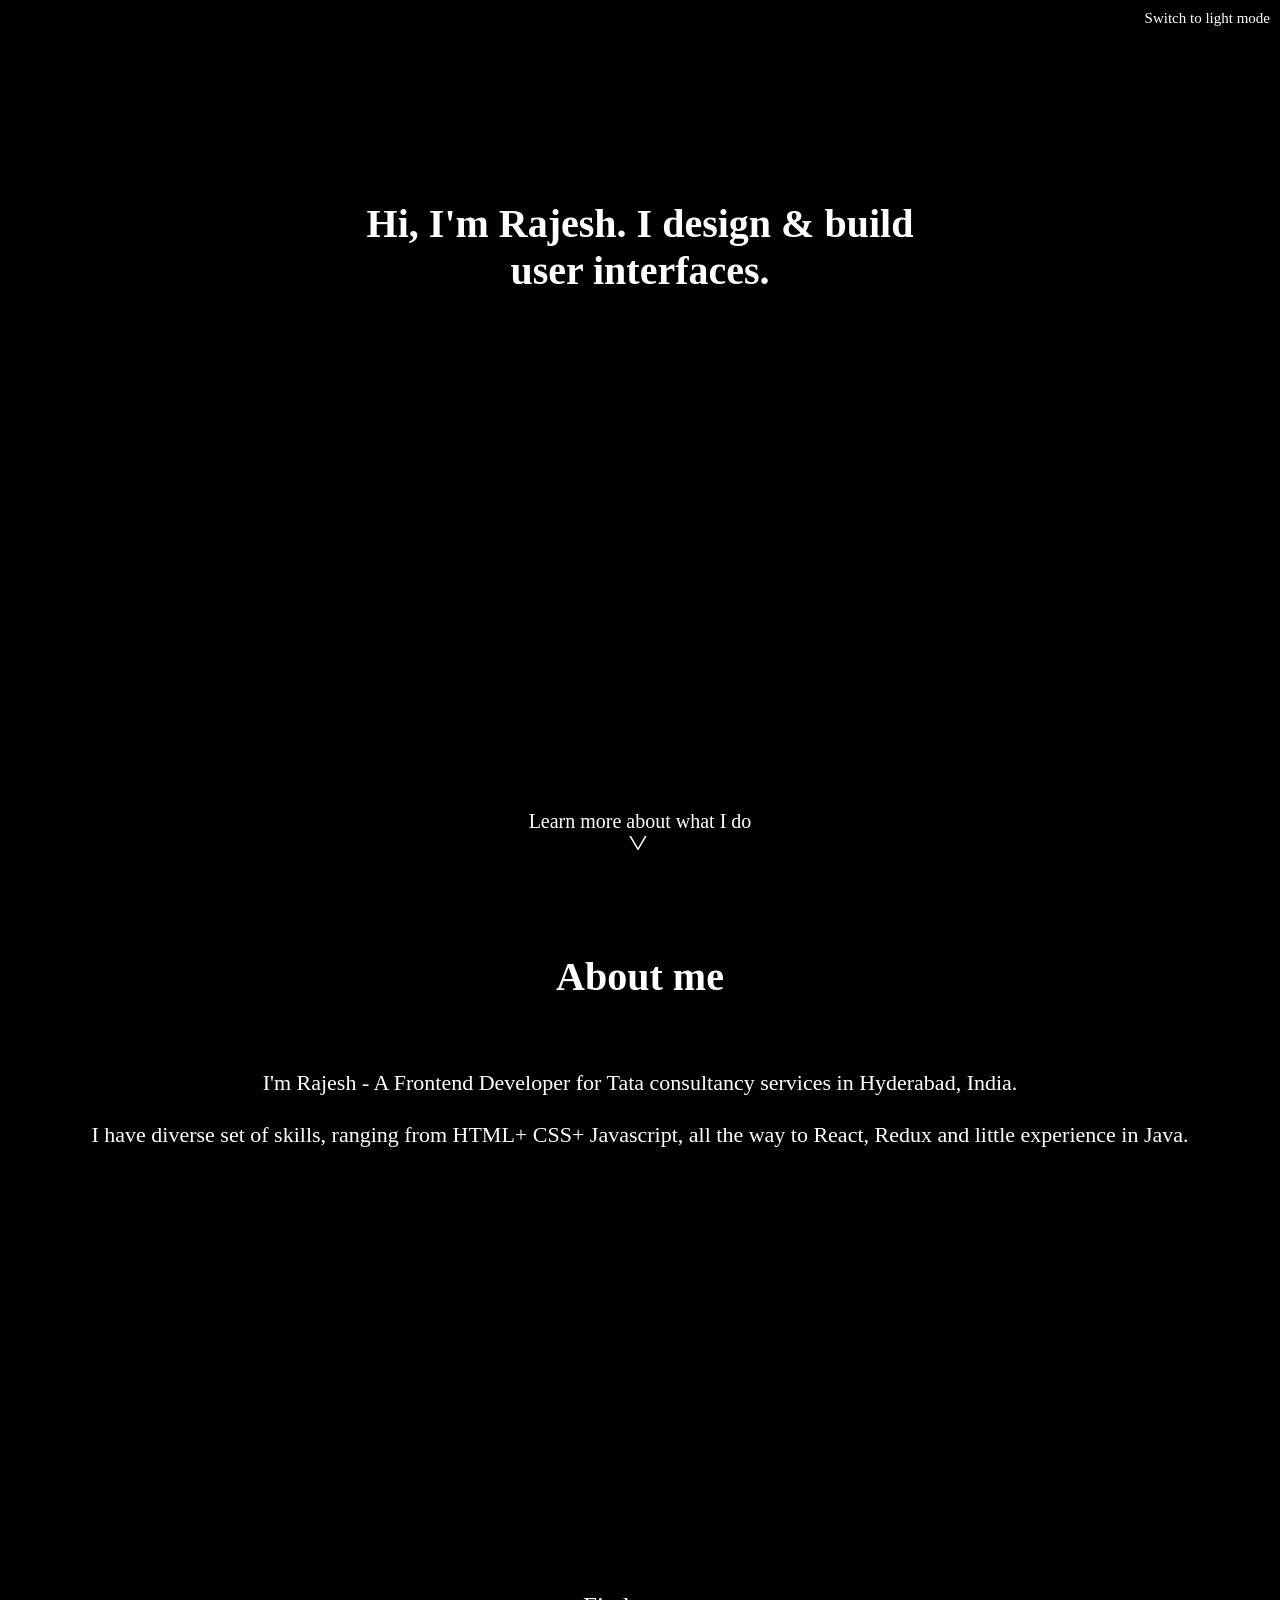
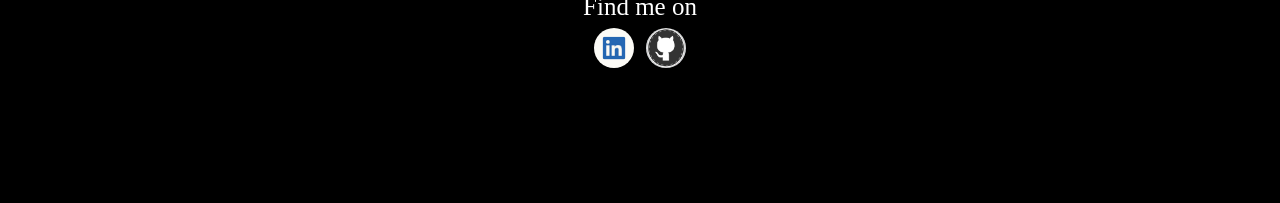
==== index.html @ 416b57a2 "folder strcture and dark mode added" ====
<html lang="en">
	<head>
		<meta charset="utf-8">
		<meta name="viewport" content="width=device-width, initial-scale=1.0">
		<title>Rajesh Moka</title>
		<link rel="stylesheet" type="text/css" href="./styles/styles.css">
	</head>
	<body>
		<div><span class="switch-dark" id="darkMode">Switch to light mode</span></div>
		<section class="main-content" >
			<section id="home">
				<div class="content">
					<div class="dev-name">Hi, I'm Rajesh. I design & build user interfaces.</div>
					
				</div>
			</section>
			<section class="about-link">
				<div> Learn more about what I do </div>
				<div class="arrow"> <a href="#about" class="down-arrow">></a></div>
			</section>
			<section id="about">
				<div class="about-info">
					<div>
						<div class="dev-name">About me</div>
					</div>
					<div class="about-content">
						<p>I'm Rajesh - A Frontend Developer for Tata consultancy services in Hyderabad, India. <br/> <br /></p>
						<p>I have diverse set of skills, ranging from HTML+ CSS+ Javascript, all the way to React, Redux and little experience in Java. </p>
					</div>
				</div>
				
				<div class="contact-me">
					<div class="find-text">
						Find me on <br /> 
					</div>
					<div class="logo-container">
						<a href="https://www.linkedin.com/in/rajesh-moka/" class="logo" target="_blank"><img class="linkedin logo"/></a>
						<a href="https://www.github.com/rajeshmoka22" class="logo" target="_blank"><img class="github logo"/></a>
					</div>
				</div>
			</section>
		</section>
		
		<script type="text/javascript" src="./scripts/index.js"></script>
	</body>
</html>
---- styles/styles.css ----
:root{
	--bg-color: black;
	--font-color: white;
}
*{
	margin: 0px;
	padding: 0px;
	box-sizing: border-box;
	font-family:"europa", Segoe UI, san-serif;
	scroll-behavior: smooth;
}

body{
	/* background-image: repeating-linear-gradient(120deg, #8198c1 0%, #f68084 100%); */
	/* background-size: cover;  */
	background-color:var(--bg-color);
	color:var(--font-color);

}
::selection {
  color: var(--font-color);
  background: var(--bg-color);
}
::-moz-selection { /* Code for Firefox */
	color: var(--font-color);
	background: var(--bg-color);
}

.arrow{
	transform: scaleX(1.8) scaleY(1.5) rotate(90deg);
	height:20px;
}
.github{
	content:url("../images/github.png");
	
}
.linkedin{
	content:url("../images/linkedin.jpg");
}

.logo{
	height: 30px;
    width: 30px;
    border-radius: 50%;
    margin:0px 2px;
}

.logo:hover{
	opacity:0.5;
}

.about-info{
	height:80%;
}

.contact-me{
	height:20%;
	position:relative;
}

.switch-dark{
	float:right;
	font-size:15px;
	color:var(--font-color);
	padding:10px;
}

@media screen and (min-width:769px){
	.main-content{
		margin:auto;
		height:100%;
		width:100%;
	}

	.dev-name{
		font-size:40px;
		font-weight:700;
	}

	.content{
		width:600px;
		margin:auto;
		padding-top:100px;
	}

	#home, #about{
		height:100%;
		width:100%;
		color:var(--font-color);
		padding-top: 100px;
		text-align: center;
	}
	#home{
		height: 90%;
	}

	.about-link{
		color:var(--font-color);
		text-align:center;
		font-size: 20px;
	}

	.down-arrow{
		color:var(--font-color);
		text-decoration:none;
	}
	.find-text{
		font-size:25px;
		margin-bottom:7px;
	}
	.about-content{
		font-size:22px;
		padding:35px;
		margin: 35px;
	    max-width: -webkit-fill-available;
	    text-align: center;
	}
	.logo{
		height:40px;
		width:40px;

	}
}

@media screen and (min-width:426px) and (max-width:768px){
	.dev-name{
		font-size:25px;
		font-weight:700;
		margin:10px;
		margin-bottom:0px;
	}

	.about-link{
		color:var(--font-color);
		text-align:center;
		font-size: 15px;
	}

	.down-arrow{
		color:var(--font-color);
		text-decoration:none;
	}
	.main-content{
		margin:auto;
		height:100%;
		width:100%;
	}

	.content{
		width:100%;
		margin:auto;
		padding-top:100px;
	}

	#home, #about{
		height:100%;
		width:100%;
		color:var(--font-color);
		padding-top: 100px;
		text-align: center;
	}
	#home{
		height: 90%;
	}
	.find-text{
		font-size:20px;
		margin-bottom:10px;
	}
	.about-content{
		font-size:18px;
		padding:30px;
	    margin: 20px;
	    max-width: -webkit-fill-available;
	    text-align: center;
	}
}


@media screen and (max-width: 425px){
	.main-content{
		margin:0px;
		height:100%;
		width:100%;
		max-width:425px;
	}

	#home, #about{
		height:100%;
		width:320px;
		color:var(--font-color);
		padding-top: 200px;
		text-align: center;
		margin: auto;
	}

	#home{
		height: 90%;
	}
	#about{
		padding-top: 100px;
	}

	.dev-name{
		font-size:25px;
		font-weight:700;
	}
	.about-link{
		color: var(--font-color);
		text-align: center;
		font-size: 15px;
	}

	.down-arrow{
		color: var(--font-color);
		text-decoration: none;
	}
	.find-text{
		font-size:15px;
		margin-bottom:7px;
	}
	.about-content{
		font-size:16px;
		padding:20px;
		margin: 20px;
	    max-width: -webkit-fill-available;
	    text-align: center;
	}
}
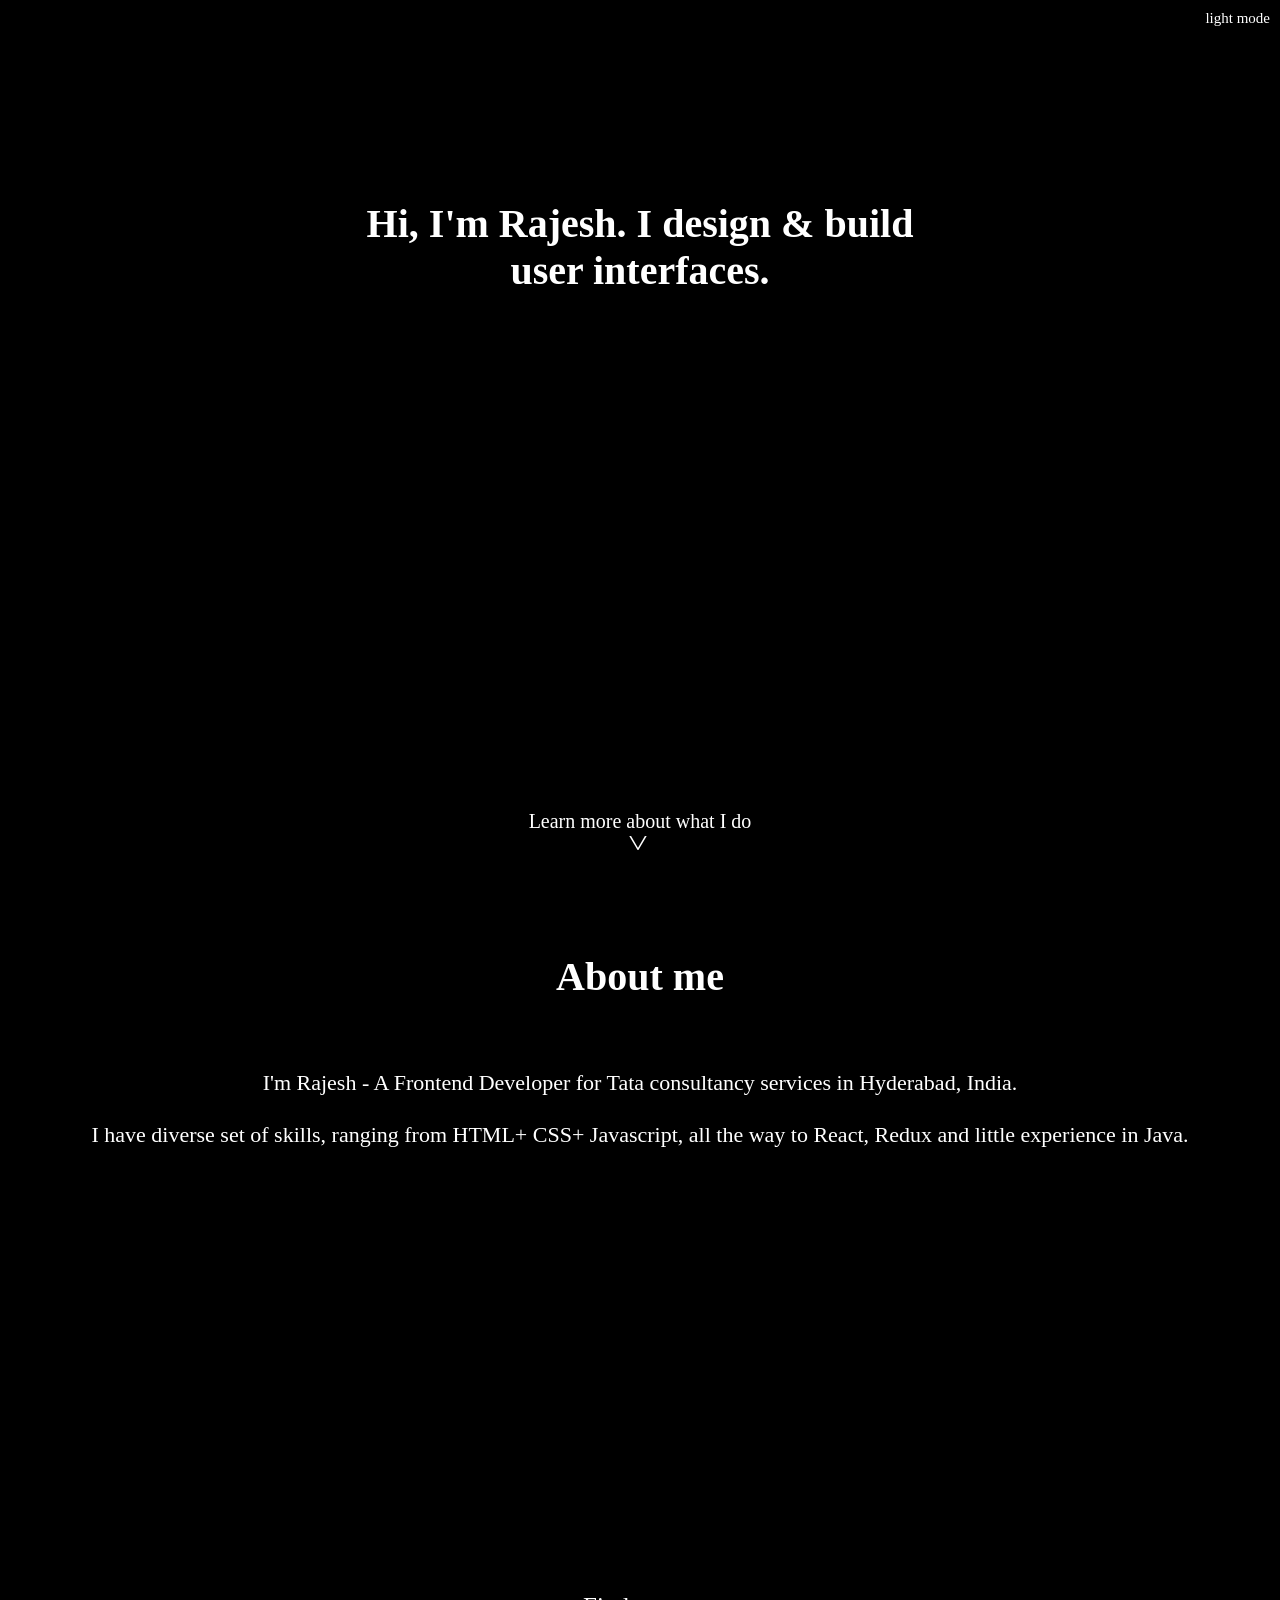
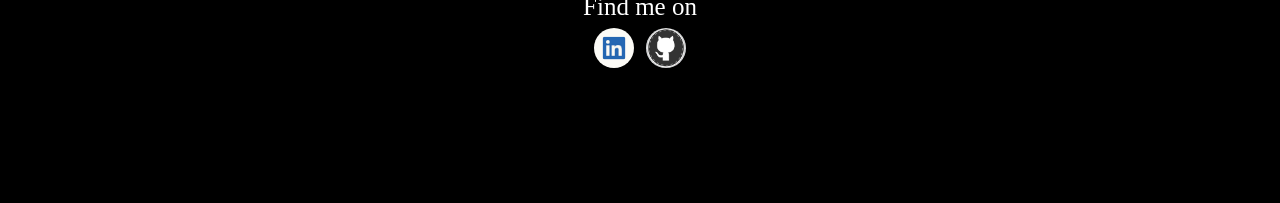
==== commit f4e8404a: "dark mode changes" ====
--- a/index.html
+++ b/index.html
@@ -7,7 +7,7 @@
 		<link rel="stylesheet" type="text/css" href="./styles/styles.css">
 	</head>
 	<body>
-		<div><span class="switch-dark" id="darkMode">Switch to light mode</span></div>
+		<div><span class="switch-dark" id="darkMode">light mode</span></div>
 		<section class="main-content" >
 			<section id="home">
 				<div class="content">
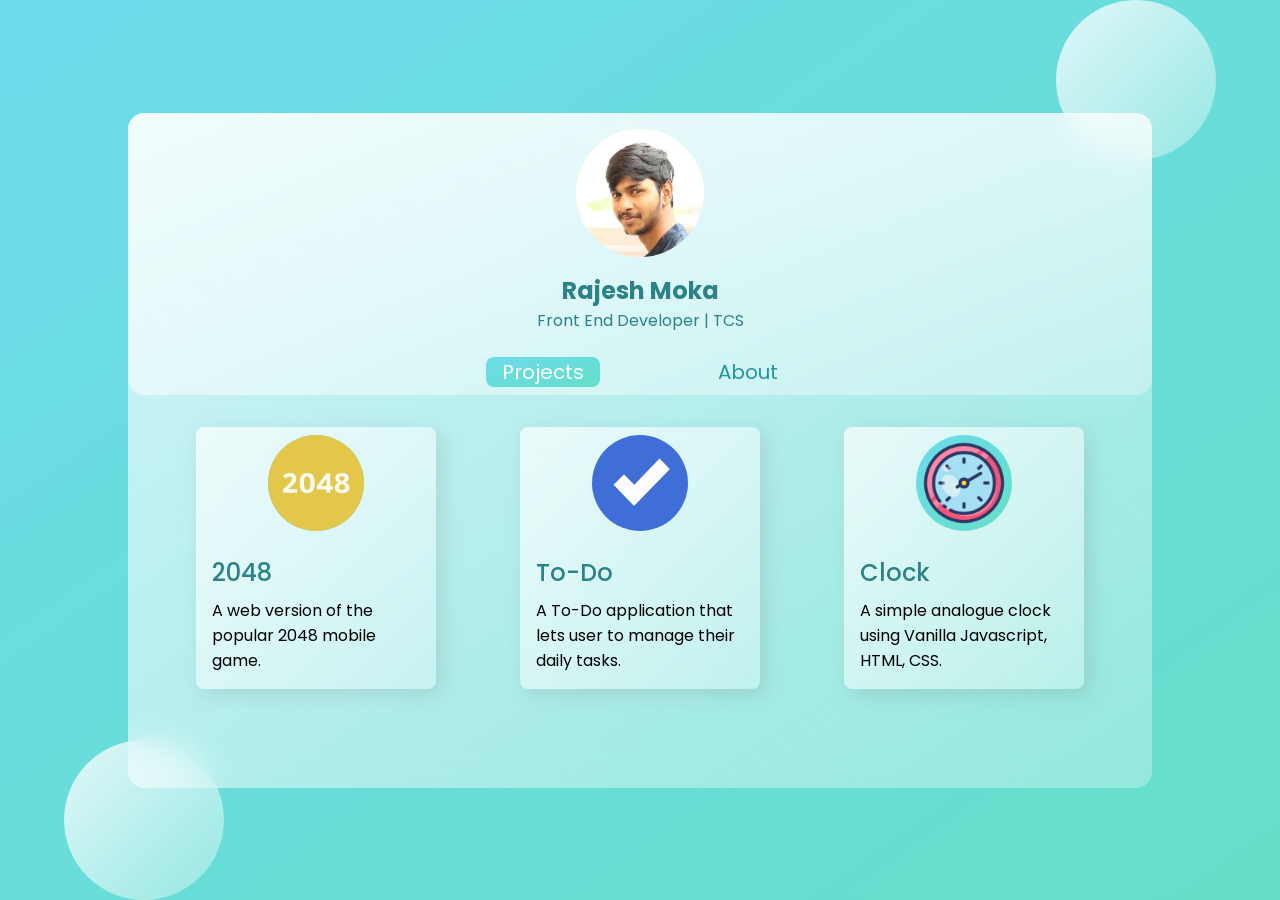
==== commit 34a0a703: "developed new portfolio design" ====
--- a/index.html
+++ b/index.html
@@ -1,47 +1,84 @@
-
-<html lang="en">
-	<head>
-		<meta charset="utf-8">
-		<meta name="viewport" content="width=device-width, initial-scale=1.0">
-		<title>Rajesh Moka</title>
-		<link rel="stylesheet" type="text/css" href="./styles/styles.css">
-	</head>
-	<body>
-		<div><span class="switch-dark" id="darkMode">light mode</span></div>
-		<section class="main-content" >
-			<section id="home">
-				<div class="content">
-					<div class="dev-name">Hi, I'm Rajesh. I design & build user interfaces.</div>
-					
-				</div>
-			</section>
-			<section class="about-link">
-				<div> Learn more about what I do </div>
-				<div class="arrow"> <a href="#about" class="down-arrow">></a></div>
-			</section>
-			<section id="about">
-				<div class="about-info">
-					<div>
-						<div class="dev-name">About me</div>
-					</div>
-					<div class="about-content">
-						<p>I'm Rajesh - A Frontend Developer for Tata consultancy services in Hyderabad, India. <br/> <br /></p>
-						<p>I have diverse set of skills, ranging from HTML+ CSS+ Javascript, all the way to React, Redux and little experience in Java. </p>
-					</div>
-				</div>
-				
-				<div class="contact-me">
-					<div class="find-text">
-						Find me on <br /> 
-					</div>
-					<div class="logo-container">
-						<a href="https://www.linkedin.com/in/rajesh-moka/" class="logo" target="_blank"><img class="linkedin logo"/></a>
-						<a href="https://www.github.com/rajeshmoka22" class="logo" target="_blank"><img class="github logo"/></a>
-					</div>
-				</div>
-			</section>
-		</section>
-		
-		<script type="text/javascript" src="./scripts/index.js"></script>
-	</body>
+<!DOCTYPE html>
+<html lang="en">
+<head>
+  <meta charset="UTF-8">
+  <meta http-equiv="X-UA-Compatible" content="IE=edge">
+  <meta name="viewport" content="width=device-width, initial-scale=1.0">
+  <title>Rajesh Moka</title>
+  <link rel="preconnect" href="https://fonts.gstatic.com">
+  <link href="https://fonts.googleapis.com/css2?family=Poppins:wght@400;500;600&display=swap" rel="stylesheet">
+  <link rel="stylesheet" href="/style.css">
+  <link rel="stylesheet" href="https://stackpath.bootstrapcdn.com/font-awesome/4.7.0/css/font-awesome.min.css">
+</head>
+<body>
+  <main>
+    <div class="glass">
+      <div class="dashboard">
+        <div class="user">
+          <img src="avatar.PNG" alt="avatar">
+          <h3 class="username">Rajesh Moka</h3>
+          <div class="subtitle">Front End Developer | TCS</div>
+        </div>
+        <div class="links">
+          <div class="link active" name="projects">Projects</div>
+          <div class="link" name="about">About</div>
+        </div>
+      </div>
+      <div class="content">
+        <div class="projects">
+          <div class="project">
+            <img src="2048.PNG" alt="">
+            <div class="description">
+              <div class="title"><a href="https://2048-react.netlify.app" target="_blank">2048</a></div>
+              <div class="projectText">A web version of the popular 2048 mobile game.</div>
+            </div>
+          </div>
+          <div class="project">
+            <img src="todo.jpg" alt="">
+            <div class="description">
+              <div class="title"><a href="https://react-todo-plan.netlify.app" target="_blank">To-Do</a></div>
+              <div class="projectText">A To-Do application that lets user to manage their daily tasks.</div>
+              <div class="projectLink"></div>
+            </div>
+          </div>
+          <div class="project">
+            <img src="clock.PNG" alt="">
+            <div class="description">
+              <div class="title"><a href="https://javacript-clock.netlify.app" target="_blank">Clock</a></div>
+              <div class="projectText">A simple analogue clock using Vanilla Javascript, HTML, CSS.</div>
+              <div class="projectLink"></div>
+            </div>
+          </div>
+        </div>
+        <div class="about" style='display: none;'>
+          <h2 class="greeting">Hello, There!</h2>
+          <div class="intro">
+            I'm <strong class="name">Rajesh Moka</strong>. I am a Front End Developer at Tata Consulancy Services with 3+ years of Experience.
+          </div>
+          <div class="moreInfo">
+            I'm proficient in Javascript, HTML, CSS and ReactJS.
+          </div>
+          <div class="moreInfo">
+            Also I am good at Data structures, Algorithms and Problem Solving.
+          </div>
+          <div class="contact">
+            <div class="mail">
+              Reach out to me at <strong>rajeshmoka10@gmail.com</strong>
+            </div>
+            <div class="findme">
+              <div>Find me on</div>
+              <div class="social">
+                <a href="https://github.com/rajeshmoka22/" target="_blank"><i class="fa fa-github fa-2x"></i></a>
+                <a href="https://in.linkedin.com/in/rajesh-moka" target="_blank"><i class="fa fa-linkedin fa-2x"></i></a>
+                </div>
+            </div>
+          </div>
+        </div>
+      </div>
+    </div>
+  </main>
+  <div class="circle1"></div>
+  <div class="circle2"></div>
+</body>
+<script src="app.js"></script>
 </html>
--- a/style.css
+++ b/style.css
@@ -0,0 +1,220 @@
+* {
+  margin: 0;
+  padding: 0;
+  box-sizing: border-box;
+}
+
+main {
+  background: linear-gradient(to left top, #65dfc9, #6cdbeb);
+  min-height: 100vh;
+  padding: 1rem 0;
+  display:flex;
+  justify-content: center;
+  align-items: center;
+  font-family: poppins, sans-serif;
+}
+
+.glass {
+  min-height: 75vh;
+  width: 80%;
+  background: linear-gradient(to right bottom, rgba(255,255,255,0.7), rgba(255,255,255,0.3));
+  border-radius: 1rem;
+  z-index: 2;
+  backdrop-filter: blur(1rem);
+}
+
+.circle1, .circle2 {
+  height: 10rem;
+  width: 10rem;
+  border-radius: 50%;
+  background: linear-gradient(to right bottom, rgba(255,255,255,0.8), rgba(255,255,255,0.3));
+  position: absolute;
+}
+
+.circle1 {
+  top: 0%;
+  right: 5%;
+}
+
+.circle2 {
+  bottom: 0%;
+  left: 5%;
+}
+
+.user {
+  display: flex;
+  flex-direction: column;
+  align-items: center;
+  padding: 1rem;
+}
+
+.user img {
+  height: 8rem;
+  width: 8rem;
+  border-radius: 50%;
+  margin-bottom: 1rem;
+}
+
+.username {
+  font-size: 24px;
+  color: #2c8286;
+}
+
+.subtitle {
+  font-size: 1rem;
+  color: #2c8286;
+}
+
+.dashboard {
+  display: flex;
+  flex-direction: column;
+  align-items: center;
+  background: linear-gradient(to right bottom, rgba(255,255,255,0.7), rgba(255,255,255,0.3));
+  border-radius: 1rem;
+}
+
+.links {
+  width: 50%;
+  height: 10%;
+  display: flex;
+  align-items: center;
+  justify-content: space-evenly;
+}
+
+.link {
+  font-size: 20px;
+  color: #2395a0;
+  padding: 0rem 1rem;
+  margin: 0.5rem 0rem;
+  cursor: pointer;
+  border-radius: 0.5rem;
+}
+
+.link:hover {
+  opacity: 0.5;
+}
+
+.link.active {
+  color: white;
+  background: linear-gradient(to left top, #65dfc9, #6cdbeb);
+}
+
+.active{
+  transition: all 100ms ease forwards;
+}
+
+.projects {
+  display: flex;
+  justify-content: space-evenly;
+  align-items: stretch;
+  margin: 1rem 0rem;
+  animation: pop-in 1.2s cubic-bezier(0.4, 0, 0.51, 1.22);
+}
+
+.project img {
+  height: 6rem;
+  width: 6rem;
+  border-radius: 50%;
+  margin: 0.5rem 0rem;
+  background: linear-gradient(to left top, #65dfc9, #6cdbeb);
+}
+
+.project {
+  background: linear-gradient(to right bottom, rgba(255,255,255,0.7), rgba(255,255,255,0.3));
+  box-shadow: 6px 6px 20px rgba(122, 122, 122, 0.212);
+  margin: 1rem;
+  display: flex;
+  align-items: center;
+  justify-content: center;
+  flex-direction: column;
+  border-radius: 0.5rem;
+  height: auto;
+  width: 15rem;
+}
+
+@keyframes pop-in {
+  100% {
+    width: 100%;
+  }
+  0% {
+    width: 85%;
+  }
+}
+
+.about {
+  background: linear-gradient(to right bottom, rgba(255,255,255,0.7), rgba(255,255,255,0.3));
+  box-shadow: 6px 6px 20px rgba(122, 122, 122, 0.212);
+  padding: 1rem;
+  margin: 1rem;
+  border-radius: 1rem;
+  color: #2c8286;
+  line-height: 2rem;
+  animation: pop-in 1.2s ease-in-out;
+}
+
+.greeting {
+  margin-bottom: 1rem;
+}
+
+.title {
+  font-size: 24px;
+  color: #2c8286;
+  font-weight: 500;
+  margin-bottom: 0.5rem;
+  width:fit-content;
+}
+
+.description {
+  margin: 1rem;
+}
+
+.title a {
+  color:inherit;
+  text-decoration: none;
+}
+
+.title:hover {
+  text-decoration: underline;
+}
+
+.findme {
+  display: flex;
+  align-items: center;
+  justify-content: center;
+  flex-direction: column;
+  margin: 1rem 0;
+}
+
+.social a{
+  color: inherit;
+}
+
+.social i{
+  padding: 0 0.5rem;
+}
+
+.social i:hover {
+  transform: scale(1.2);
+}
+
+.project:hover {
+  transform: scale(1.05);
+}
+
+.fa-github:hover {
+  color: #000;
+}
+
+.fa-linkedin:hover {
+  color: #0e76a8;
+}
+
+@media only screen and (max-width: 768px) {
+  .projects {
+    flex-wrap: wrap;
+  }
+
+  .glass {
+    width: 85%;
+  }
+}
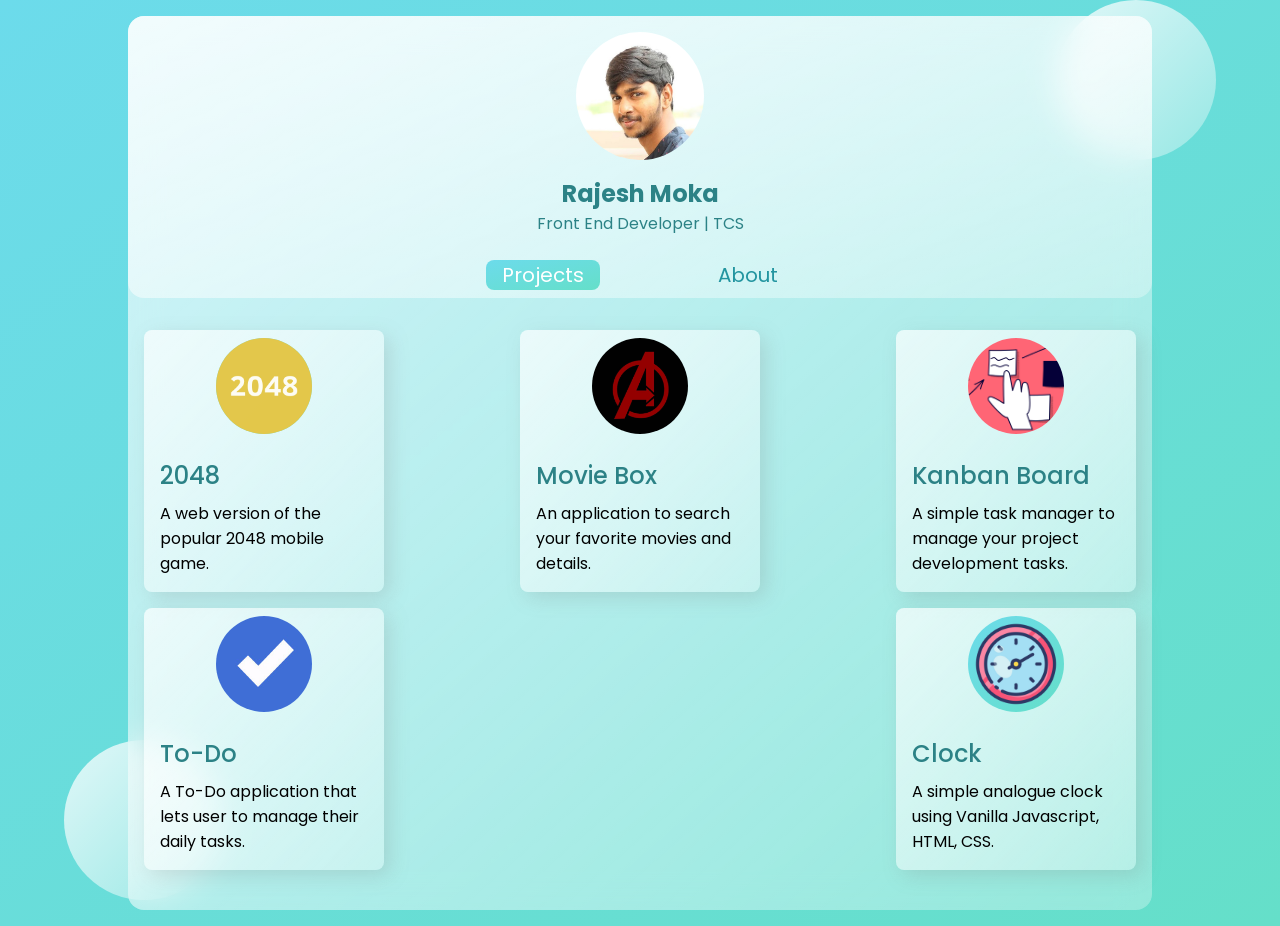
==== commit ac8146ea: "added movie search and kanban" ====
--- a/index.html
+++ b/index.html
@@ -26,34 +26,48 @@
       </div>
       <div class="content">
         <div class="projects">
-          <div class="project">
+          <a class="project" href="https://2048-react.netlify.app" target="_blank">
             <img src="2048.PNG" alt="">
             <div class="description">
-              <div class="title"><a href="https://2048-react.netlify.app" target="_blank">2048</a></div>
+              <div class="title">2048</div>
               <div class="projectText">A web version of the popular 2048 mobile game.</div>
             </div>
-          </div>
-          <div class="project">
+          </a>
+          <a class="project" href="https://moviesearch-rajeshmoka22.netlify.app/" target="_blank">
+            <img src="Movies.PNG" alt="">
+            <div class="description">
+              <div class="title">Movie Box</div>
+              <div class="projectText">An application to search your favorite movies and details.</div>
+            </div>
+          </a>
+          <a class="project" href="https://kanbanboard-react.netlify.app/" target="_blank">
+            <img src="Kanban.PNG" alt="">
+            <div class="description">
+              <div class="title">Kanban Board</div>
+              <div class="projectText">A simple task manager to manage your project development tasks.</div>
+            </div>
+          </a>
+          <a class="project" href="https://react-todo-plan.netlify.app" target="_blank">
             <img src="todo.jpg" alt="">
             <div class="description">
-              <div class="title"><a href="https://react-todo-plan.netlify.app" target="_blank">To-Do</a></div>
+              <div class="title">To-Do</div>
               <div class="projectText">A To-Do application that lets user to manage their daily tasks.</div>
               <div class="projectLink"></div>
             </div>
-          </div>
-          <div class="project">
+          </a>
+          <a class="project" href="https://javacript-clock.netlify.app" target="_blank">
             <img src="clock.PNG" alt="">
             <div class="description">
-              <div class="title"><a href="https://javacript-clock.netlify.app" target="_blank">Clock</a></div>
+              <div class="title">Clock</div>
               <div class="projectText">A simple analogue clock using Vanilla Javascript, HTML, CSS.</div>
               <div class="projectLink"></div>
             </div>
           </div>
-        </div>
+        </a>
         <div class="about" style='display: none;'>
           <h2 class="greeting">Hello, There!</h2>
           <div class="intro">
-            I'm <strong class="name">Rajesh Moka</strong>. I am a Front End Developer at Tata Consulancy Services with 3+ years of Experience.
+            I'm <strong class="name">Rajesh Moka</strong>. I am a Front End Developer at Tata Consultancy Services with 3+ years of Experience.
           </div>
           <div class="moreInfo">
             I'm proficient in Javascript, HTML, CSS and ReactJS.
--- a/style.css
+++ b/style.css
@@ -105,10 +105,13 @@
 
 .projects {
   display: flex;
-  justify-content: space-evenly;
+  justify-content: space-between;
   align-items: stretch;
   margin: 1rem 0rem;
+  padding: 0.5rem;
   animation: pop-in 1.2s cubic-bezier(0.4, 0, 0.51, 1.22);
+  flex-wrap: wrap;
+  padding: 0.5rem;
 }
 
 .project img {
@@ -122,7 +125,7 @@
 .project {
   background: linear-gradient(to right bottom, rgba(255,255,255,0.7), rgba(255,255,255,0.3));
   box-shadow: 6px 6px 20px rgba(122, 122, 122, 0.212);
-  margin: 1rem;
+  margin: 0.5rem;
   display: flex;
   align-items: center;
   justify-content: center;
@@ -130,6 +133,9 @@
   border-radius: 0.5rem;
   height: auto;
   width: 15rem;
+  min-width: 200px;
+  color: #000;
+  text-decoration: none;
 }
 
 @keyframes pop-in {
@@ -149,7 +155,7 @@
   border-radius: 1rem;
   color: #2c8286;
   line-height: 2rem;
-  animation: pop-in 1.2s ease-in-out;
+  /* animation: pop-in 1.2s ease-in-out; */
 }
 
 .greeting {
@@ -210,11 +216,10 @@
 }
 
 @media only screen and (max-width: 768px) {
-  .projects {
-    flex-wrap: wrap;
-  }
-
   .glass {
     width: 85%;
   }
-}
+  .projects {
+    justify-content: space-around;
+  }
+}
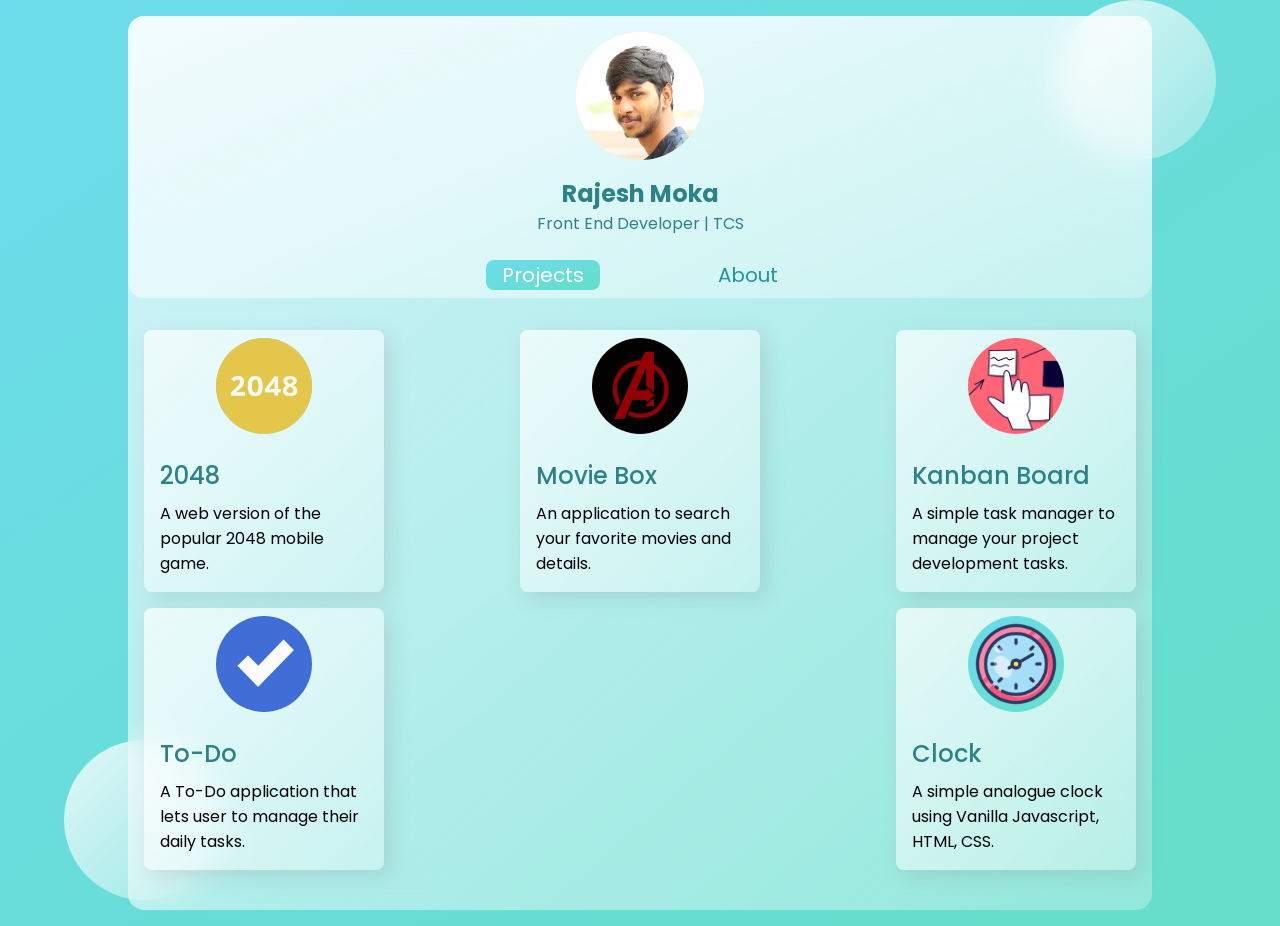
==== commit 14296a50: "converted images to webp" ====
--- a/index.html
+++ b/index.html
@@ -15,7 +15,7 @@
     <div class="glass">
       <div class="dashboard">
         <div class="user">
-          <img src="avatar.PNG" alt="avatar">
+          <img src="avatar.webp" alt="avatar">
           <h3 class="username">Rajesh Moka</h3>
           <div class="subtitle">Front End Developer | TCS</div>
         </div>
@@ -27,21 +27,21 @@
       <div class="content">
         <div class="projects">
           <a class="project" href="https://2048-react.netlify.app" target="_blank">
-            <img src="2048.PNG" alt="">
+            <img src="2048.webp" alt="">
             <div class="description">
               <div class="title">2048</div>
               <div class="projectText">A web version of the popular 2048 mobile game.</div>
             </div>
           </a>
           <a class="project" href="https://moviesearch-rajeshmoka22.netlify.app/" target="_blank">
-            <img src="Movies.PNG" alt="">
+            <img src="Movies.webp" alt="">
             <div class="description">
               <div class="title">Movie Box</div>
               <div class="projectText">An application to search your favorite movies and details.</div>
             </div>
           </a>
           <a class="project" href="https://kanbanboard-react.netlify.app/" target="_blank">
-            <img src="Kanban.PNG" alt="">
+            <img src="Kanban.webp" alt="">
             <div class="description">
               <div class="title">Kanban Board</div>
               <div class="projectText">A simple task manager to manage your project development tasks.</div>
@@ -56,7 +56,7 @@
             </div>
           </a>
           <a class="project" href="https://javacript-clock.netlify.app" target="_blank">
-            <img src="clock.PNG" alt="">
+            <img src="clock.webp" alt="">
             <div class="description">
               <div class="title">Clock</div>
               <div class="projectText">A simple analogue clock using Vanilla Javascript, HTML, CSS.</div>
@@ -84,7 +84,7 @@
               <div class="social">
                 <a href="https://github.com/rajeshmoka22/" target="_blank"><i class="fa fa-github fa-2x"></i></a>
                 <a href="https://in.linkedin.com/in/rajesh-moka" target="_blank"><i class="fa fa-linkedin fa-2x"></i></a>
-                </div>
+              </div>
             </div>
           </div>
         </div>
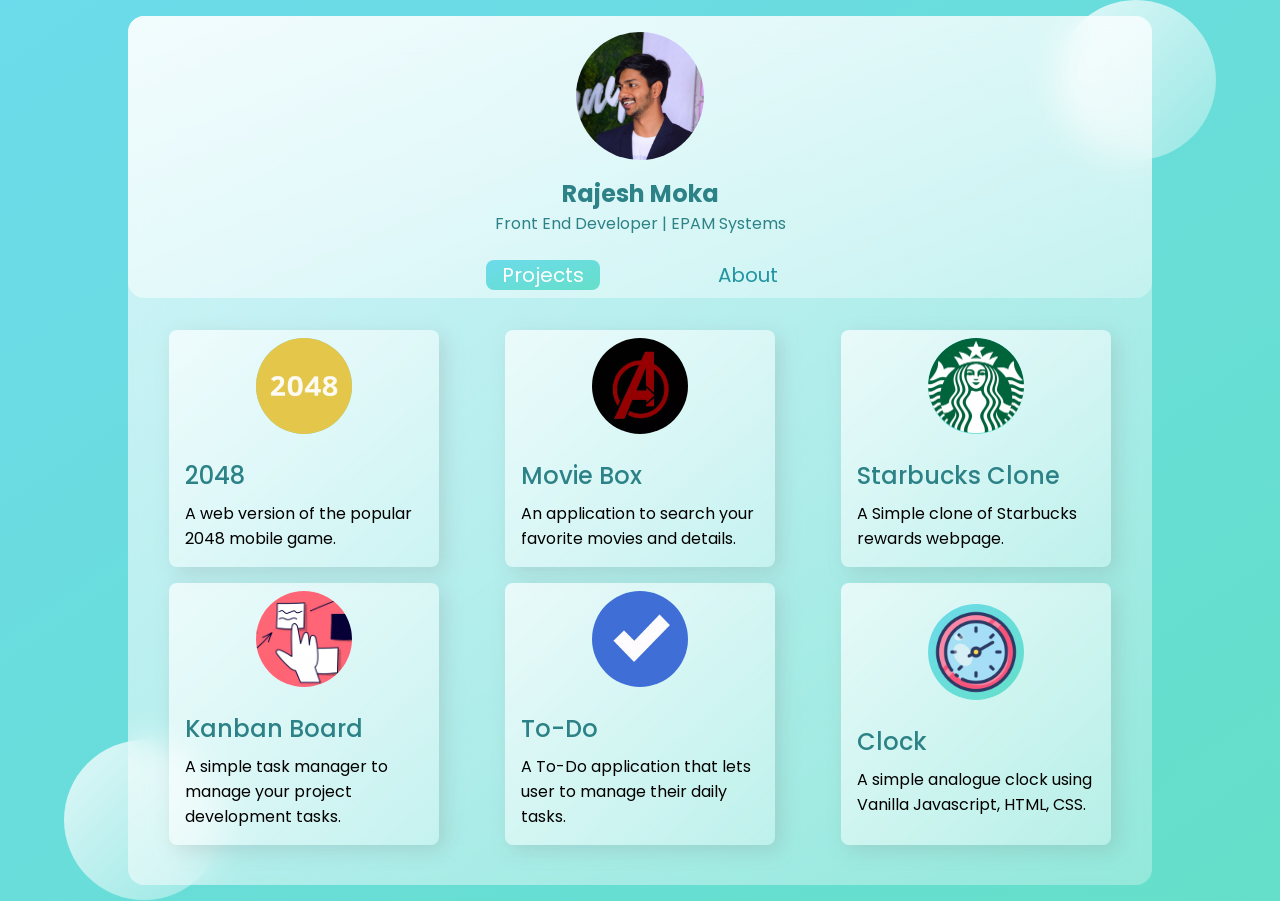
==== commit 900214ee: "added starbucks" ====
--- a/index.html
+++ b/index.html
@@ -15,9 +15,9 @@
     <div class="glass">
       <div class="dashboard">
         <div class="user">
-          <img src="avatar.webp" alt="avatar">
+          <img src="avatar.jpeg" alt="avatar">
           <h3 class="username">Rajesh Moka</h3>
-          <div class="subtitle">Front End Developer | TCS</div>
+          <div class="subtitle">Front End Developer | EPAM Systems</div>
         </div>
         <div class="links">
           <div class="link active" name="projects">Projects</div>
@@ -38,6 +38,13 @@
             <div class="description">
               <div class="title">Movie Box</div>
               <div class="projectText">An application to search your favorite movies and details.</div>
+            </div>
+          </a>
+          <a class="project" href="https://starbucks-rewards.netlify.app/" target="_blank">
+            <img src="starbucksLogo.webp" alt="">
+            <div class="description">
+              <div class="title">Starbucks Clone</div>
+              <div class="projectText">A Simple clone of Starbucks rewards webpage.</div>
             </div>
           </a>
           <a class="project" href="https://kanbanboard-react.netlify.app/" target="_blank">
@@ -67,17 +74,17 @@
         <div class="about" style='display: none;'>
           <h2 class="greeting">Hello, There!</h2>
           <div class="intro">
-            I'm <strong class="name">Rajesh Moka</strong>. I am a Front End Developer at Tata Consultancy Services with 3+ years of Experience.
+            I'm <strong class="name">Rajesh Moka</strong>. I am a Front End Developer at EPAM Systems with 5+ years of Experience.
           </div>
           <div class="moreInfo">
-            I'm proficient in Javascript, HTML, CSS and ReactJS.
+            I'm proficient in ReactJs, Redux, Mobx, Javascript, HTML, CSS.
           </div>
           <div class="moreInfo">
             Also I am good at Data structures, Algorithms and Problem Solving.
           </div>
           <div class="contact">
             <div class="mail">
-              Reach out to me at <strong>rajeshmoka10@gmail.com</strong>
+              Reach out to me at <a href="mailto:rajeshmoka10@gmail.com" class="cursor-pointer mail-to">rajeshmoka10@gmail.com</a>
             </div>
             <div class="findme">
               <div>Find me on</div>
--- a/style.css
+++ b/style.css
@@ -105,7 +105,7 @@
 
 .projects {
   display: flex;
-  justify-content: space-between;
+  justify-content: space-around;
   align-items: stretch;
   margin: 1rem 0rem;
   padding: 0.5rem;
@@ -133,7 +133,7 @@
   border-radius: 0.5rem;
   height: auto;
   width: 15rem;
-  min-width: 200px;
+  min-width: 270px;
   color: #000;
   text-decoration: none;
 }
@@ -223,3 +223,11 @@
     justify-content: space-around;
   }
 }
+
+.cursor-pointer {
+  cursor: pointer;
+}
+
+.mail-to {
+  color: inherit;
+}
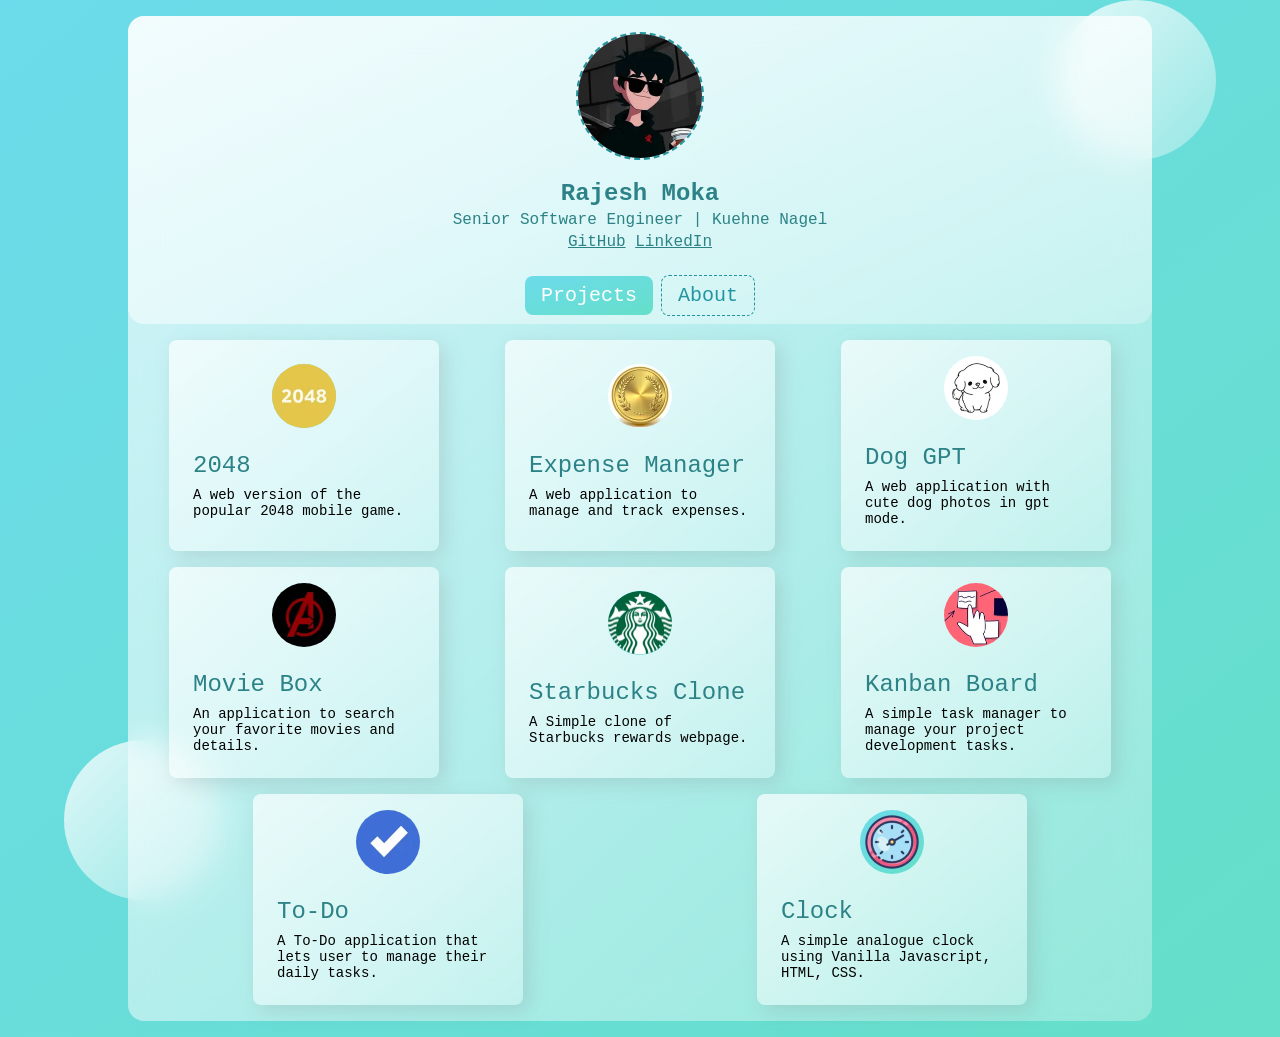
==== commit f1d6360b: "optimised images, added SEO, added projects" ====
--- a/index.html
+++ b/index.html
@@ -1,98 +1,378 @@
 <!DOCTYPE html>
 <html lang="en">
+
 <head>
   <meta charset="UTF-8">
   <meta http-equiv="X-UA-Compatible" content="IE=edge">
   <meta name="viewport" content="width=device-width, initial-scale=1.0">
-  <title>Rajesh Moka</title>
-  <link rel="preconnect" href="https://fonts.gstatic.com">
-  <link href="https://fonts.googleapis.com/css2?family=Poppins:wght@400;500;600&display=swap" rel="stylesheet">
-  <link rel="stylesheet" href="/style.css">
-  <link rel="stylesheet" href="https://stackpath.bootstrapcdn.com/font-awesome/4.7.0/css/font-awesome.min.css">
+  <meta name="description" content="Rajesh Moka is a Senior Software Engineer and frontend-focused full-stack developer building modern web apps with React, TypeScript, Node.js, and cloud technologies.">
+  <meta name="keywords" content="Rajesh Moka, Senior Software Engineer, Staff Front End Developer, Frontend Developer, Full Stack Developer, React, TypeScript, JavaScript, Portfolio, Dubai, UAE, Singapore, Bangkok">
+  <meta name="author" content="Rajesh Moka">
+  <meta name="robots" content="index, follow, max-image-preview:large">
+  <meta name="theme-color" content="#65dfc9">
+  <meta property="og:title" content="Rajesh Moka | Senior Software Engineer">
+  <meta property="og:description" content="Portfolio of Rajesh Moka featuring projects, engineering experience, and contact details.">
+  <meta property="og:type" content="website">
+  <meta property="og:image" content="./assets/avatar.webp">
+  <meta name="twitter:card" content="summary">
+  <meta name="twitter:title" content="Rajesh Moka | Senior Software Engineer">
+  <meta name="twitter:description" content="Portfolio of Rajesh Moka featuring projects, engineering experience, and contact details.">
+  <meta name="twitter:image" content="./assets/avatar.webp">
+  <link rel="canonical" href="/">
+  <title>Rajesh Moka | Senior Software Engineer</title>
+  <link rel="icon" type="image/x-icon" href="./assets/avatar.webp">
+  <style>
+    * {
+      margin: 0;
+      padding: 0;
+      box-sizing: border-box;
+    }
+
+    main {
+      background: linear-gradient(to left top, #65dfc9, #6cdbeb);
+      min-height: 100vh;
+      padding: 1rem 0;
+      display: flex;
+      justify-content: center;
+      align-items: center;
+      font-family: ui-monospace, SFMono-Regular, Menlo, Monaco, Consolas, "Liberation Mono", "Courier New", monospace;
+    }
+
+    .monospace-text {
+      font-family: ui-monospace, SFMono-Regular, Menlo, Monaco, Consolas, "Liberation Mono", "Courier New", monospace;
+    }
+
+    .glass {
+      min-height: 75vh;
+      width: 80%;
+      background: linear-gradient(to right bottom, rgba(255, 255, 255, 0.7), rgba(255, 255, 255, 0.3));
+      border-radius: 1rem;
+      z-index: 2;
+      backdrop-filter: blur(1rem);
+    }
+
+    .circle1,
+    .circle2 {
+      height: 10rem;
+      width: 10rem;
+      border-radius: 50%;
+      background: linear-gradient(to right bottom, rgba(255, 255, 255, 0.8), rgba(255, 255, 255, 0.3));
+      position: absolute;
+    }
+
+    .circle1 {
+      top: 0%;
+      right: 5%;
+    }
+
+    .circle2 {
+      bottom: 0%;
+      left: 5%;
+    }
+
+    .user {
+      display: flex;
+      flex-direction: column;
+      align-items: center;
+      padding: 1rem;
+      gap: 4px;
+    }
+
+    .user img {
+      height: 8rem;
+      width: 8rem;
+      border-radius: 50%;
+      margin-bottom: 1rem;
+      border: 2px dashed #2395a0;
+    }
+
+    .username {
+      font-size: 24px;
+      color: #2c8286;
+    }
+
+    .subtitle {
+      font-size: 1rem;
+      color: #2c8286;
+    }
+
+    .dashboard {
+      display: flex;
+      flex-direction: column;
+      align-items: center;
+      background: linear-gradient(to right bottom, rgba(255, 255, 255, 0.7), rgba(255, 255, 255, 0.3));
+      border-radius: 1rem;
+    }
+
+    .links {
+      width: fit-content;
+      height: 10%;
+      display: flex;
+      align-items: center;
+      justify-content: space-evenly;
+      gap: 0.5rem;
+    }
+
+    .link {
+      font-size: 20px;
+      color: #2395a0;
+      padding: 0.5rem 1rem;
+      margin: 0.5rem 0rem;
+      cursor: pointer;
+      border: 0.5px dashed #2395a0;
+      border-radius: 0.5rem;
+      outline: none;
+      background: none;
+      font-family: inherit;
+    }
+
+    .link:hover {
+      opacity: 0.5;
+    }
+
+    .link.active {
+      color: white;
+      background: linear-gradient(to left top, #65dfc9, #6cdbeb);
+      border: none;
+    }
+
+    .active {
+      transition: all 100ms ease forwards;
+    }
+
+    .projects {
+      display: flex;
+      justify-content: space-around;
+      align-items: stretch;
+      /* margin: 1rem 0rem; */
+      padding: 0.5rem;
+      animation: pop-in 0.5s cubic-bezier(0.4, 0, 0.51, 1.22);
+      flex-wrap: wrap;
+    }
+
+    .project img {
+      height: 4rem;
+      width: 4rem;
+      border-radius: 50%;
+      margin: 0.5rem 0rem;
+      background: linear-gradient(to left top, #65dfc9, #6cdbeb);
+    }
+
+    .project {
+      background: linear-gradient(to right bottom, rgba(255, 255, 255, 0.7), rgba(255, 255, 255, 0.3));
+      box-shadow: 6px 6px 20px rgba(122, 122, 122, 0.212);
+      margin: 0.5rem;
+      padding: 0.5rem;
+      display: flex;
+      align-items: center;
+      justify-content: center;
+      flex-direction: column;
+      border-radius: 0.5rem;
+      height: auto;
+      width: 15rem;
+      min-width: 270px;
+      color: #000;
+      text-decoration: none;
+    }
+
+    .project .projectText {
+      font-size: 14px;
+    }
+
+    @keyframes pop-in {
+      100% {
+        width: 100%;
+      }
+    }
+
+    .about {
+      background: linear-gradient(to right bottom, rgba(255, 255, 255, 0.7), rgba(255, 255, 255, 0.3));
+      box-shadow: 6px 6px 20px rgba(122, 122, 122, 0.212);
+      padding: 1rem;
+      margin: 1rem;
+      border-radius: 0.5rem;
+      color: #2c8286;
+      line-height: 2rem;
+    }
+
+    .greeting {
+      margin-bottom: 1rem;
+    }
+
+    .title {
+      font-size: 24px;
+      color: #2c8286;
+      font-weight: 500;
+      margin-bottom: 0.5rem;
+      width: fit-content;
+    }
+
+    .description {
+      margin: 1rem;
+    }
+
+    .title a {
+      color: inherit;
+      text-decoration: none;
+    }
+
+    .title:hover {
+      text-decoration: underline;
+    }
+
+    .findme {
+      display: flex;
+      align-items: center;
+      justify-content: center;
+      flex-direction: column;
+      margin: 1rem 0;
+    }
+
+    .social a {
+      color: #2c8286;
+    }
+
+    .social a svg {
+      width: 1.5rem;
+      height: 1.5rem;
+      vertical-align: middle;
+    }
+
+    .social a:hover svg {
+      transform: scale(1.2);
+    }
+
+    .project:hover {
+      transform: scale(1.05);
+    }
+
+    @media only screen and (max-width: 768px) {
+      .glass {
+        width: 85%;
+      }
+
+      .projects {
+        justify-content: space-around;
+      }
+    }
+
+    @media only screen and (max-width: 426px) {
+      .glass {
+        width: 90%;
+      }
+
+      .project {
+        width: 100%;
+      }
+    }
+
+    .cursor-pointer {
+      cursor: pointer;
+    }
+
+    .mail-to {
+      color: inherit;
+    }
+  </style>
 </head>
+
 <body>
   <main>
     <div class="glass">
       <div class="dashboard">
         <div class="user">
-          <img src="avatar.jpeg" alt="avatar">
+          <img src="./assets/avatar.webp" alt="avatar" fetchpriority="high" loading="eager">
           <h3 class="username">Rajesh Moka</h3>
-          <div class="subtitle">Front End Developer | EPAM Systems</div>
+          <p class="subtitle">Senior Software Engineer | Kuehne Nagel</p>
+          <div class="social">
+            <a aria-label="link to GitHub profile" href="https://github.com/rajeshmoka22">GitHub</a>
+            <a aria-label="link to LinkedIn profile" href="https://linkedin.com/in/rajesh-moka">LinkedIn</a>
+          </div>
         </div>
-        <div class="links">
-          <div class="link active" name="projects">Projects</div>
-          <div class="link" name="about">About</div>
+        <div class="links" role="tablist" aria-label="Portfolio sections">
+          <button class="link active" id="projects-tab" type="button" name="projects" aria-label="Show projects"
+            aria-selected="true" aria-controls="projects-panel" role="tab">Projects</button>
+          <button class="link" id="about-tab" type="button" name="about" aria-label="Show about section"
+            aria-selected="false" aria-controls="about-panel" role="tab">About</button>
         </div>
       </div>
       <div class="content">
-        <div class="projects">
-          <a class="project" href="https://2048-react.netlify.app" target="_blank">
-            <img src="2048.webp" alt="">
-            <div class="description">
-              <div class="title">2048</div>
-              <div class="projectText">A web version of the popular 2048 mobile game.</div>
-            </div>
-          </a>
-          <a class="project" href="https://moviesearch-rajeshmoka22.netlify.app/" target="_blank">
-            <img src="Movies.webp" alt="">
-            <div class="description">
-              <div class="title">Movie Box</div>
-              <div class="projectText">An application to search your favorite movies and details.</div>
-            </div>
-          </a>
-          <a class="project" href="https://starbucks-rewards.netlify.app/" target="_blank">
-            <img src="starbucksLogo.webp" alt="">
-            <div class="description">
-              <div class="title">Starbucks Clone</div>
-              <div class="projectText">A Simple clone of Starbucks rewards webpage.</div>
-            </div>
-          </a>
-          <a class="project" href="https://kanbanboard-react.netlify.app/" target="_blank">
-            <img src="Kanban.webp" alt="">
-            <div class="description">
-              <div class="title">Kanban Board</div>
-              <div class="projectText">A simple task manager to manage your project development tasks.</div>
-            </div>
-          </a>
-          <a class="project" href="https://react-todo-plan.netlify.app" target="_blank">
-            <img src="todo.jpg" alt="">
-            <div class="description">
-              <div class="title">To-Do</div>
-              <div class="projectText">A To-Do application that lets user to manage their daily tasks.</div>
+        <div class="projects" id="projects-panel" role="tabpanel" aria-labelledby="projects-tab">
+          <a class="project" href="https://2048-react.netlify.app" target="_blank" rel="noopener noreferrer">
+            <img src="./assets/2048.webp" alt="2048 Logo" loading="lazy">
+            <div class="description">
+              <h4 class="title">2048</h4>
+              <p class="projectText">A web version of the popular 2048 mobile game.</p>
+            </div>
+          </a>
+          <a class="project" href="https://manage-money.netlify.app/" target="_blank" rel="noopener noreferrer">
+            <img src="./assets/goldcoin.webp" alt="Expense Manager Logo" loading="lazy">
+            <div class="description">
+              <h4 class="title">Expense Manager</h4>
+              <p class="projectText">A web application to manage and track expenses.</p>
+            </div>
+          </a>
+          <a class="project" href="https://dog-gpt.netlify.app/" target="_blank" rel="noopener noreferrer">
+            <img src="./assets/doggy.webp" alt="Dog GPT Logo" loading="lazy">
+            <div class="description">
+              <h4 class="title">Dog GPT</h4>
+              <p class="projectText">A web application with cute dog photos in gpt mode.</p>
+            </div>
+          </a>
+          <a class="project" href="https://moviesearch-rajeshmoka22.netlify.app/" target="_blank"
+            rel="noopener noreferrer">
+            <img src="./assets/Movies.webp" alt="Movies Logo" loading="lazy">
+            <div class="description">
+              <h4 class="title">Movie Box</h4>
+              <p class="projectText">An application to search your favorite movies and details.</p>
+            </div>
+          </a>
+          <a class="project" href="https://fake-sb-rewards-clone-for-projects.netlify.app/" target="_blank"
+            rel="noopener noreferrer">
+            <img src="./assets/starbucksLogo.webp" alt="Starbucks Logo" loading="lazy">
+            <div class="description">
+              <h4 class="title">Starbucks Clone</h4>
+              <p class="projectText">A Simple clone of Starbucks rewards webpage.</p>
+            </div>
+          </a>
+          <a class="project" href="https://kanbanboard-react.netlify.app/" target="_blank" rel="noopener noreferrer">
+            <img src="./assets/Kanban.webp" alt="Kanban Board Logo" loading="lazy">
+            <div class="description">
+              <h4 class="title">Kanban Board</h4>
+              <p class="projectText">A simple task manager to manage your project development tasks.</p>
+            </div>
+          </a>
+          <a class="project" href="https://react-todo-plan.netlify.app" target="_blank" rel="noopener noreferrer">
+            <img src="./assets/todo.webp" alt="To-Do Logo" loading="lazy">
+            <div class="description">
+              <h4 class="title">To-Do</h4>
+              <p class="projectText">A To-Do application that lets user to manage their daily tasks.</p>
+            </div>
+          </a>
+          <a class="project" href="https://javacript-clock.netlify.app" target="_blank" rel="noopener noreferrer">
+            <img src="./assets/clock.webp" alt="Clock Logo" loading="lazy">
+            <div class="description">
+              <h4 class="title">Clock</h4>
+              <p class="projectText">A simple analogue clock using Vanilla Javascript, HTML, CSS.</p>
               <div class="projectLink"></div>
             </div>
           </a>
-          <a class="project" href="https://javacript-clock.netlify.app" target="_blank">
-            <img src="clock.webp" alt="">
-            <div class="description">
-              <div class="title">Clock</div>
-              <div class="projectText">A simple analogue clock using Vanilla Javascript, HTML, CSS.</div>
-              <div class="projectLink"></div>
-            </div>
-          </div>
-        </a>
-        <div class="about" style='display: none;'>
+        </div>
+        <div class="about" id="about-panel" style='display: none;' role="tabpanel" aria-labelledby="about-tab" hidden>
           <h2 class="greeting">Hello, There!</h2>
-          <div class="intro">
-            I'm <strong class="name">Rajesh Moka</strong>. I am a Front End Developer at EPAM Systems with 5+ years of Experience.
-          </div>
-          <div class="moreInfo">
-            I'm proficient in ReactJs, Redux, Mobx, Javascript, HTML, CSS.
-          </div>
-          <div class="moreInfo">
-            Also I am good at Data structures, Algorithms and Problem Solving.
-          </div>
+          <ul style="padding: 0rem 1rem; list-style-type: square; line-height: 2rem;">
+            <li>I am a Senior Software Engineer at Kuehne Nagel with 9 years of experience in software development.</li>
+            <li><strong>Frontend:</strong> ReactJS, Redux, Vuejs, NuxtJS, TypeScript, JavaScript, Zustand, MobX, HTML, CSS, Tailwind, Webpack, Vite</li>
+            <li><strong>Backend:</strong> Golang, Java, Spring Boot, Node.js, Prisma, GraphQL, SQL</li>
+            <li><strong>Cloud:</strong> AWS, Cloudfront, Elasticache, ECS, WAF, ALB, Terraform, Docker</li>
+            <li><strong>Tools:</strong> Git, Data Structures, Algorithms, and Problem Solving</li>
+          </ul>
+         
           <div class="contact">
-            <div class="mail">
-              Reach out to me at <a href="mailto:rajeshmoka10@gmail.com" class="cursor-pointer mail-to">rajeshmoka10@gmail.com</a>
-            </div>
-            <div class="findme">
-              <div>Find me on</div>
-              <div class="social">
-                <a href="https://github.com/rajeshmoka22/" target="_blank"><i class="fa fa-github fa-2x"></i></a>
-                <a href="https://in.linkedin.com/in/rajesh-moka" target="_blank"><i class="fa fa-linkedin fa-2x"></i></a>
-              </div>
-            </div>
+            <p class="mail">
+              Reach out to me at <a href="mailto:rajeshmokatech@gmail.com"
+                class="cursor-pointer mail-to">rajeshmokatech@gmail.com</a>
+            </p>
           </div>
         </div>
       </div>
@@ -101,5 +381,34 @@
   <div class="circle1"></div>
   <div class="circle2"></div>
 </body>
-<script src="app.js"></script>
+<script>
+  const links = document.querySelectorAll('.link');
+  links.forEach(link => {
+    link.addEventListener('click', () => {
+      links.forEach(item => {
+        item.classList.remove('active');
+        item.setAttribute('aria-selected', 'false');
+      });
+
+      link.classList.add('active');
+      link.setAttribute('aria-selected', 'true');
+
+      const projectsPanel = document.querySelector('.projects');
+      const aboutPanel = document.querySelector('.about');
+
+      if (link.getAttribute('name') === 'projects') {
+        projectsPanel.style.display = '';
+        projectsPanel.removeAttribute('hidden');
+        aboutPanel.style.display = 'none';
+        aboutPanel.setAttribute('hidden', '');
+      } else {
+        projectsPanel.style.display = 'none';
+        projectsPanel.setAttribute('hidden', '');
+        aboutPanel.style.display = '';
+        aboutPanel.removeAttribute('hidden');
+      }
+    });
+  });
+</script>
+
 </html>
